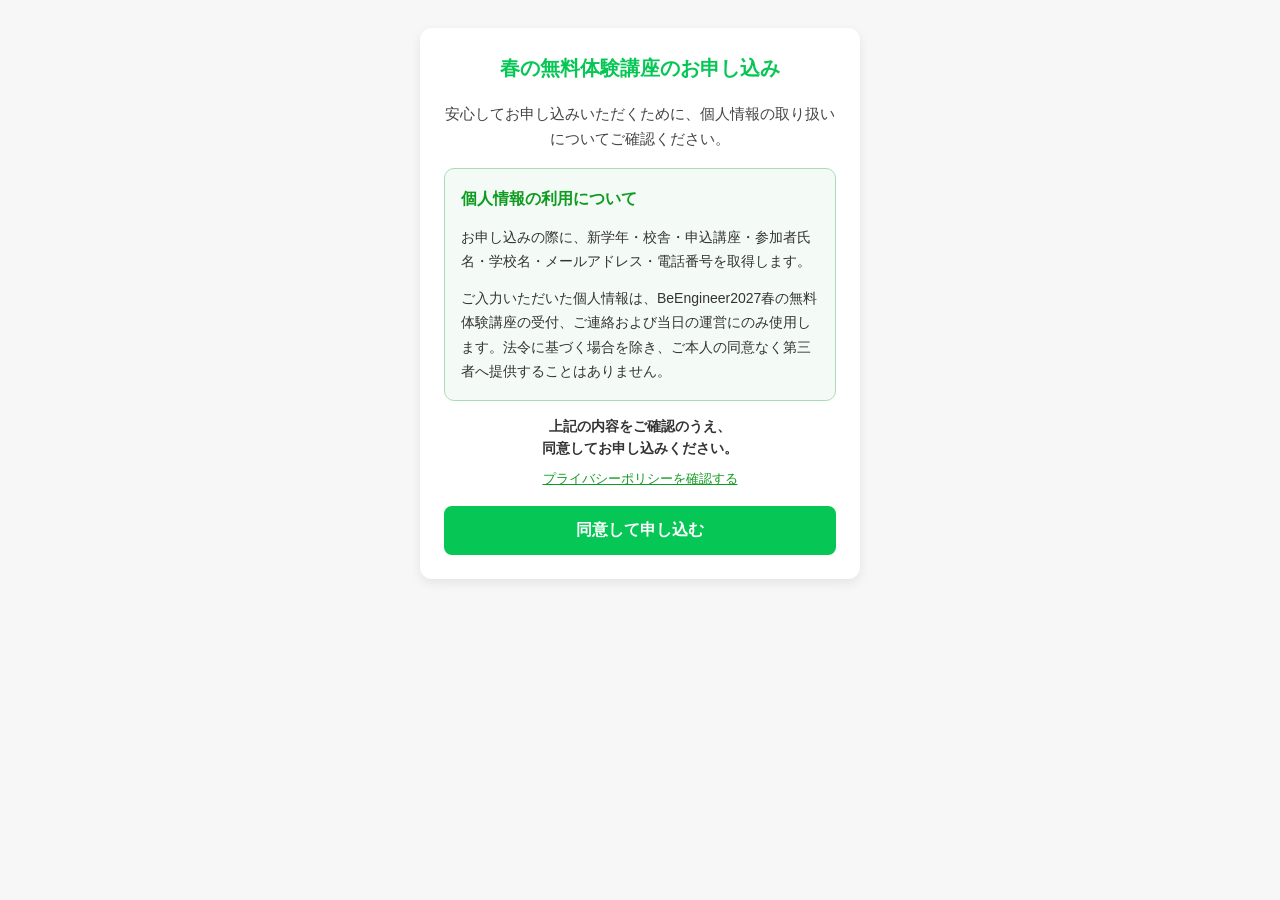
==== gas_form/Index.html @ 01d6462e "修正" ====
<!DOCTYPE html>
<html lang="ja">
<head>
  <base target="_top">
  <meta charset="utf-8">
  <meta name="viewport" content="width=device-width, initial-scale=1">
  <title>春の無料体験講座の申込</title>
  <style>
    body {
      font-family: -apple-system, BlinkMacSystemFont, "Segoe UI", Roboto, sans-serif;
      padding: 20px;
      background: #f7f7f7;
      color: #333;
      line-height: 1.6;
    }

    .card {
      box-sizing: border-box;
      width: 100%;
      background: #fff;
      padding: 24px;
      border-radius: 12px;
      max-width: 440px;
      margin: 0 auto;
      box-shadow: 0 4px 12px rgba(0, 0, 0, 0.08);
    }

    .loading-overlay {
      position: fixed;
      inset: 0;
      z-index: 1000;
      display: flex;
      align-items: center;
      justify-content: center;
      padding: 24px;
      background: rgba(255, 255, 255, 0.82);
      backdrop-filter: blur(3px);
    }

    .loading-overlay[hidden] { display: none; }

    .loading-panel {
      width: min(260px, 100%);
      padding: 28px 24px;
      background: #fff;
      border: 2px solid #0f9b20;
      border-radius: 14px;
      box-shadow: 0 8px 30px rgba(0, 0, 0, 0.14);
      text-align: center;
    }

    .loading-spinner {
      width: 42px;
      height: 42px;
      margin: 0 auto 16px;
      border: 5px solid #d9f3dd;
      border-top-color: #0f9b20;
      border-radius: 50%;
      animation: loading-spin 0.8s linear infinite;
    }

    .loading-text {
      min-height: 30px;
      margin: 0;
      color: #0f9b20;
      font-size: 20px;
      font-weight: bold;
    }

    #loading-dots {
      display: inline-block;
      width: 28px;
      text-align: left;
    }

    .loading-note {
      margin: 8px 0 0;
      color: #666;
      font-size: 13px;
    }

    @keyframes loading-spin {
      to { transform: rotate(360deg); }
    }

    .brand-logo {
      display: block;
      width: 168px;
      height: auto;
      margin: 0 auto 16px;
    }

    h2 {
      color: #06C755;
      text-align: center;
      margin-top: 0;
      font-size: 20px;
    }

    .done-text {
      margin: 0 0 16px;
      text-align: center;
      white-space: pre-line;
      font-size: 16px;
      line-height: 1.7;
    }

    .line-guide {
      margin: 0 0 16px;
      padding: 14px;
      background: #f4fbf6;
      border: 2px solid #0f9b20;
      border-radius: 8px;
      color: #0b6b16;
      font-size: 16px;
      font-weight: bold;
      text-align: center;
      line-height: 1.7;
      white-space: pre-line;
    }

    .consent-lead {
      margin: 0 0 16px;
      color: #444;
      font-size: 15px;
      line-height: 1.7;
      text-align: center;
    }

    .consent-box {
      margin-bottom: 14px;
      padding: 16px;
      background: #f4fbf6;
      border: 1px solid #a9deb2;
      border-radius: 10px;
      color: #333;
      font-size: 14px;
      line-height: 1.75;
    }

    .consent-box p { margin: 0 0 12px; }
    .consent-box p:last-child { margin-bottom: 0; }

    .consent-title {
      color: #0f9b20;
      font-size: 16px;
      font-weight: bold;
    }

    .consent-agreement {
      margin: 0 0 10px;
      font-size: 14px;
      font-weight: bold;
      line-height: 1.6;
      text-align: center;
    }

    .privacy-link {
      display: block;
      margin-bottom: 16px;
      color: #0f9b20;
      font-size: 13px;
      text-align: center;
      text-decoration: underline;
    }

    .progress {
      margin: 0 0 8px;
      text-align: center;
      color: #06C755;
      font-size: 13px;
      font-weight: bold;
    }

    .question {
      margin: 0 0 18px;
      font-size: 18px;
      font-weight: bold;
      line-height: 1.5;
      color: #222;
    }

    .question.is-centered { text-align: center; }

    .step { display: none; }
    .step.is-active { display: block; }

    .hint {
      margin: -8px 0 16px;
      text-align: center;
      color: #777;
      font-size: 13px;
    }

    .course-group { margin-bottom: 12px; }

    .course-group-toggle {
      display: flex;
      align-items: center;
      justify-content: space-between;
      width: 100%;
      margin: 0;
      padding: 15px 16px;
      border: 2px solid #06C755;
      border-radius: 10px;
      background: #f3fff6;
      color: #067a34;
      font-size: 17px;
      font-weight: bold;
      text-align: left;
    }

    .course-group-toggle:hover { background: #e9f9ef; }

    .course-group-time.is-short { color: #ff3b3b; }
    .course-group-time.is-long { color: #1f4fe0; }

    .course-group-icon {
      flex-shrink: 0;
      margin-left: 12px;
      font-size: 22px;
      line-height: 1;
    }

    .course-group-options { padding: 10px 0 2px; }
    .course-group-options[hidden] { display: none; }

    .edit-hint {
      margin: 0 0 16px;
      padding: 12px 14px;
      background: #e9f9ef;
      border: 2px solid #06C755;
      border-radius: 8px;
      color: #067a34;
      font-size: 15px;
      font-weight: bold;
      text-align: center;
      line-height: 1.5;
    }

    .choice {
      display: flex;
      align-items: flex-start;
      gap: 12px;
      margin-bottom: 10px;
      padding: 14px;
      border: 1px solid #ddd;
      border-radius: 8px;
      font-size: 16px;
      font-weight: normal;
      cursor: pointer;
    }

    .choice > span { flex: 1; min-width: 0; }

    .choice-title,
    .confirm-course-title {
      display: block;
      font-weight: bold;
      line-height: 1.4;
    }

    .choice-datetime {
      display: block;
      margin-top: 2px;
      color: #666;
      font-size: 14px;
      font-weight: normal;
      line-height: 1.4;
    }

    .course-weekday { font-weight: bold; }
    .course-weekday.is-saturday { color: #1565c0; }
    .course-weekday.is-sunday-or-holiday { color: #d32f2f; }

    .confirm-course-datetime {
      display: block;
      margin-top: 6px;
      color: #222;
      font-size: 15px;
      font-weight: normal;
      line-height: 1.4;
    }

    .confirm-course-datetime-label {
      display: inline-block;
      margin-right: 8px;
      color: #0f9b20;
      font-size: 13px;
      font-weight: bold;
    }

    .confirm-course {
      display: block;
      padding: 10px 12px;
      background: #f4fbf6;
      border-radius: 8px;
    }

    .confirm-course + .confirm-course { margin-top: 10px; }

    .choice input {
      width: 18px;
      height: 18px;
      margin: 3px 0 0;
      accent-color: #06C755;
      flex-shrink: 0;
    }

    .choice.is-selected {
      border-color: #06C755;
      background: #f3fff6;
    }

    .campus-preview-toggle {
      display: flex;
      align-items: center;
      justify-content: space-between;
      width: 100%;
      margin: 4px 0 10px;
      padding: 13px 14px;
      border: 1px solid #a9deb2;
      border-radius: 8px;
      background: #f4fbf6;
      color: #067a34;
      font-size: 15px;
      font-weight: bold;
      text-align: left;
    }

    .campus-preview-toggle:hover { background: #e9f9ef; }
    .campus-preview-toggle[hidden] { display: none; }

    #campus-preview-toggle-icon {
      flex-shrink: 0;
      margin-left: 12px;
      font-size: 20px;
      line-height: 1;
    }

    .campus-preview {
      margin: 4px 0 16px;
      padding: 14px;
      background: #f4fbf6;
      border: 1px solid #a9deb2;
      border-radius: 8px;
      font-size: 14px;
      line-height: 1.6;
    }

    .campus-preview[hidden] { display: none; }
    .campus-preview p { margin: 0; }

    .campus-preview-name {
      color: #0f9b20;
      font-size: 16px;
      font-weight: bold;
    }

    .campus-preview-postal {
      margin-top: 6px !important;
      color: #555;
    }

    .campus-preview-address { color: #222; }

    .campus-preview-access {
      margin-top: 6px !important;
      color: #555;
    }

    .campus-map-link {
      display: block;
      box-sizing: border-box;
      width: 100%;
      margin-top: 12px;
      padding: 10px;
      background: #fff;
      border: 1px solid #0f9b20;
      border-radius: 7px;
      color: #0f9b20;
      font-weight: bold;
      text-align: center;
      text-decoration: none;
    }

    .campus-map-link[hidden] { display: none; }

    .step textarea,
    .step input[type="text"],
    .step input[type="tel"],
    .step input[type="email"] {
      margin-bottom: 16px;
    }

    select, textarea, input[type="text"], input[type="tel"], input[type="email"] {
      width: 100%;
      padding: 12px;
      border: 1px solid #ddd;
      border-radius: 8px;
      box-sizing: border-box;
      font-size: 16px;
      font-family: inherit;
    }

    .input-hint {
      margin: -8px 0 16px;
      color: #666;
      font-size: 13px;
      line-height: 1.5;
    }

    .input-hint.is-alert {
      color: #d9534f;
      font-weight: bold;
    }

    .consent-hint {
      margin: 4px 0 16px;
      color: #666;
      font-size: 13px;
      line-height: 1.5;
      text-align: center;
    }

    .consent-hint.is-alert {
      color: #d9534f;
      font-weight: bold;
    }

    button {
      width: 100%;
      padding: 14px;
      background: #06C755;
      color: white;
      border: none;
      border-radius: 8px;
      font-weight: bold;
      font-size: 16px;
      font-family: inherit;
      cursor: pointer;
    }

    button:disabled {
      background: #ccc;
      cursor: not-allowed;
    }

    button.confirm-item {
      display: block;
      background: #fff;
      color: #222;
      border: 1px solid #ddd;
      font-weight: normal;
      text-align: left;
      margin-bottom: 10px;
    }

    .confirm-label {
      display: block;
      color: #06C755;
      font-size: 12px;
      font-weight: bold;
      margin-bottom: 4px;
    }

    .confirm-value {
      display: block;
      white-space: pre-wrap;
      line-height: 1.5;
    }

    .confirm-edit {
      display: block;
      margin-top: 8px;
      color: #06C755;
      font-size: 13px;
      font-weight: bold;
      text-align: right;
    }

    .line-link {
      display: block;
      box-sizing: border-box;
      width: 100%;
      padding: 14px;
      background: #06C755;
      color: #fff;
      border-radius: 8px;
      font-weight: bold;
      font-size: 16px;
      text-align: center;
      text-decoration: none;
      margin-bottom: 10px;
    }

    #restart-btn {
      background: #fff;
      color: #06C755;
      border: 1px solid #06C755;
    }

    #back-btn {
      background: #fff;
      color: #666;
      border: 1px solid #ccc;
      margin-top: 10px;
    }

    #status {
      text-align: center;
      font-size: 14px;
      color: #666;
      padding: 20px 0;
    }

    .error-msg {
      color: #d9534f;
      font-weight: bold;
      text-align: center;
      padding: 15px;
    }
  </style>
</head>
<body>
  <div class="card">
    <img class="brand-logo" src="https://beengineer-organization.github.io/trial-lesson/logo_color.png" alt="BeEngineer" onerror="this.style.display='none'">
    <div id="status" style="display:none;"></div>

    <div id="consent-step">
      <h2>春の無料体験講座のお申し込み</h2>
      <p class="consent-lead">安心してお申し込みいただくために、個人情報の取り扱いについてご確認ください。</p>
      <div class="consent-box">
        <p class="consent-title">個人情報の利用について</p>
        <p>お申し込みの際に、新学年・校舎・申込講座・参加者氏名・学校名・メールアドレス・電話番号を取得します。</p>
        <p>ご入力いただいた個人情報は、BeEngineer2027春の無料体験講座の受付、ご連絡および当日の運営にのみ使用します。法令に基づく場合を除き、ご本人の同意なく第三者へ提供することはありません。</p>
      </div>
      <p class="consent-agreement">上記の内容をご確認のうえ、<br>同意してお申し込みください。</p>
      <a class="privacy-link" href="https://be-engineer.tech/privacy_policy" target="_blank" rel="noopener noreferrer">プライバシーポリシーを確認する</a>
      <button type="button" id="consent-btn">同意して申し込む</button>
    </div>

    <div id="apply-flow" style="display:none;">
      <h2>2027年度 春の無料体験講座</h2>
      <form id="apply-form">
        <section class="step" data-step="1">
          <p class="progress">1 / 7</p>
          <p class="question">4月からの新学年を選んでください。</p>
          <div id="grade-list"></div>
          <button type="button" class="next-btn" disabled>次へ進む</button>
        </section>

        <section class="step" data-step="2">
          <p class="progress">2 / 7</p>
          <p class="question">校舎を選んでください。</p>
          <div id="campus-list"></div>
          <button type="button" id="campus-preview-toggle" class="campus-preview-toggle" aria-expanded="false" hidden>
            <span id="campus-preview-toggle-label">校舎住所を確認する</span>
            <span id="campus-preview-toggle-icon" aria-hidden="true">＋</span>
          </button>
          <div id="campus-preview" class="campus-preview" hidden>
            <p id="campus-preview-name" class="campus-preview-name"></p>
            <p id="campus-preview-postal" class="campus-preview-postal"></p>
            <p id="campus-preview-address" class="campus-preview-address"></p>
            <p id="campus-preview-access" class="campus-preview-access"></p>
            <a id="campus-map-link" class="campus-map-link" target="_blank" rel="noopener noreferrer">地図を開く</a>
          </div>
          <button type="button" class="next-btn" disabled>次へ進む</button>
        </section>

        <section class="step" data-step="3">
          <p class="progress">3 / 7</p>
          <p class="question is-centered">受講する無料体験講座を選んでください。</p>
          <p class="hint">複数の講座に申し込み、参加できます。</p>
          <div id="course-list"></div>
          <button type="button" class="next-btn" disabled>次へ進む</button>
        </section>

        <section class="step" data-step="4">
          <p class="progress">4 / 7</p>
          <p class="question">参加者氏名を入力してください。</p>
          <input type="text" id="participant" name="participant" maxlength="50" autocomplete="name" placeholder="例）ビーエン太郎">
          <button type="button" class="next-btn" disabled>次へ進む</button>
        </section>

        <section class="step" data-step="5">
          <p class="progress">5 / 7</p>
          <p class="question">学校名を入力してください。</p>
          <input type="text" id="school" name="school" maxlength="80" autocomplete="organization" placeholder="例）〇〇中学校">
          <button type="button" class="next-btn" disabled>次へ進む</button>
        </section>

        <section class="step" data-step="6">
          <p class="progress">6 / 7</p>
          <p class="question">メールアドレスを入力してください。</p>
          <input type="email" id="email" name="email" maxlength="254" inputmode="email" autocomplete="email" placeholder="例）taro@example.com">
          <p class="question">確認のため、もう一度入力してください。</p>
          <input type="email" id="email-confirm" name="email-confirm" maxlength="254" inputmode="email" autocomplete="off" placeholder="例）taro@example.com">
          <p class="input-hint" id="email-hint">入力したメールアドレスに、申込内容を送信します。</p>
          <button type="button" class="next-btn" disabled>次へ進む</button>
        </section>

        <section class="step" data-step="7">
          <p class="progress">7 / 7</p>
          <p class="question">電話番号を入力してください。</p>
          <input type="tel" id="phone" name="phone" maxlength="20" inputmode="tel" autocomplete="tel" placeholder="例）090-1234-5678">
          <p class="input-hint">ハイフンあり・なし、どちらでも入力できます。</p>
          <button type="button" class="next-btn" disabled>確認画面へ</button>
        </section>

        <section class="step" data-step="8">
          <p class="question">申込内容の確認</p>
          <p class="edit-hint">下の項目をタップすると、<br>その内容を修正できます。</p>
          <div id="confirm-list"></div>
          <button type="button" id="submit-btn">申込</button>
        </section>
      </form>
    </div>

    <div id="done-step" style="display:none;">
      <h2>申込完了</h2>
      <p id="done-thanks" class="done-text"></p>
      <p id="done-guide" class="line-guide"></p>
      <a id="campus-line-link" class="line-link" target="_blank" rel="noopener noreferrer">友だち追加する</a>
      <button type="button" id="restart-btn">他の校舎でも申し込む</button>
      <button type="button" id="back-btn">とじる</button>
    </div>

  </div>

  <div id="loading-overlay" class="loading-overlay" hidden aria-live="polite" aria-busy="true">
    <div class="loading-panel">
      <div class="loading-spinner" aria-hidden="true"></div>
      <p class="loading-text">送信中<span id="loading-dots">.</span></p>
      <p class="loading-note">このままお待ちください</p>
    </div>
  </div>

  <script>
    const VIEW = <?!= viewJson ?>;
    const GRADES = VIEW.grades || [];
    let CAMPUSES = VIEW.campuses || [];
    let returnToConfirm = false;
    let coursesForCampus = "";
    let loadingDotsTimer = null;

    function showSending() {
      const overlay = document.getElementById("loading-overlay");
      const dots = document.getElementById("loading-dots");
      let count = 1;
      dots.textContent = ".";
      overlay.hidden = false;
      clearInterval(loadingDotsTimer);
      loadingDotsTimer = setInterval(() => {
        count = count % 3 + 1;
        dots.textContent = ".".repeat(count);
      }, 500);
    }

    function hideSending() {
      clearInterval(loadingDotsTimer);
      loadingDotsTimer = null;
      document.getElementById("loading-overlay").hidden = true;
    }

    function showError(msg) {
      const statusEl = document.getElementById("status");
      statusEl.className = "error-msg";
      statusEl.textContent = msg;
      statusEl.style.display = "block";
      statusEl.scrollIntoView({ block: "nearest" });
    }

    function selectedRadio(name) {
      const checked = document.querySelector(`input[name="${name}"]:checked`);
      return checked ? checked.value : "";
    }

    function findCampus(name) {
      return CAMPUSES.find(campus => campus.name === name) || null;
    }

    function renderCampusPreview() {
      const campus = findCampus(selectedRadio("campus"));
      const preview = document.getElementById("campus-preview");
      const toggle = document.getElementById("campus-preview-toggle");
      toggle.hidden = !campus;
      toggle.setAttribute("aria-expanded", "false");
      document.getElementById("campus-preview-toggle-label").textContent = "校舎住所を確認する";
      document.getElementById("campus-preview-toggle-icon").textContent = "＋";
      preview.hidden = true;
      if (!campus) return;
      document.getElementById("campus-preview-name").textContent = campus.name;
      const postal = document.getElementById("campus-preview-postal");
      postal.textContent = campus.postalCode;
      postal.hidden = !campus.postalCode;
      document.getElementById("campus-preview-address").textContent = campus.address;
      const access = document.getElementById("campus-preview-access");
      access.textContent = campus.access;
      access.hidden = !campus.access;
      const mapLink = document.getElementById("campus-map-link");
      mapLink.href = campus.mapUrl;
      mapLink.hidden = !campus.mapUrl;
    }

    function toggleCampusPreview() {
      const preview = document.getElementById("campus-preview");
      const toggle = document.getElementById("campus-preview-toggle");
      const willOpen = preview.hidden;
      preview.hidden = !willOpen;
      toggle.setAttribute("aria-expanded", String(willOpen));
      document.getElementById("campus-preview-toggle-label").textContent =
        willOpen ? "校舎住所を閉じる" : "校舎住所を確認する";
      document.getElementById("campus-preview-toggle-icon").textContent = willOpen ? "−" : "＋";
    }

    function selectedCourses() {
      const campus = findCampus(selectedRadio("campus"));
      if (!campus) return [];
      return [...document.querySelectorAll("input[name='courses']:checked")]
        .map(input => input.value)
        .filter(value => campus.courses.some(course => course.label === value));
    }

    function readForm() {
      return {
        grade: selectedRadio("grade"),
        campus: selectedRadio("campus"),
        courses: selectedCourses(),
        name: document.getElementById("participant").value.trim(),
        school: document.getElementById("school").value.trim(),
        email: normalizeEmail(document.getElementById("email").value),
        confirmEmail: normalizeEmail(document.getElementById("email-confirm").value),
        phone: document.getElementById("phone").value.trim()
      };
    }

    function normalizeEmail(value) {
      return String(value || "")
        .replace(/[Ａ-Ｚａ-ｚ０-９]/g, character => String.fromCharCode(character.charCodeAt(0) - 0xFEE0))
        .replace(/＠/g, "@")
        .replace(/[．。]/g, ".")
        .replace(/\s+/g, "")
        .toLowerCase();
    }

    function isEmailValid(value) {
      if (!value || value.length > 254) return false;
      return /^[a-z0-9._%+\-]+@[a-z0-9.\-]+\.[a-z]{2,}$/.test(value);
    }

    function isEmailStepValid(data) {
      return isEmailValid(data.email) && data.email === data.confirmEmail;
    }

    function updateEmailHint() {
      const hint = document.getElementById("email-hint");
      const data = readForm();
      if (data.confirmEmail && data.email !== data.confirmEmail) {
        hint.textContent = "確認用のメールアドレスが一致しません。";
        hint.classList.add("is-alert");
        return;
      }
      if (data.email && !isEmailValid(data.email)) {
        hint.textContent = "メールアドレスの形式を確認してください。";
        hint.classList.add("is-alert");
        return;
      }
      hint.textContent = "入力したメールアドレスに、申込内容を送信します。";
      hint.classList.remove("is-alert");
    }

    function isPhoneValid(value) {
      const digits = String(value || "")
        .replace(/[０-９]/g, character => String.fromCharCode(character.charCodeAt(0) - 0xFEE0))
        .replace(/\D/g, "");
      return digits.length === 10 || digits.length === 11;
    }

    function isStepValid(stepNumber) {
      const data = readForm();
      if (stepNumber === 1) return Boolean(data.grade);
      if (stepNumber === 2) return Boolean(data.campus);
      if (stepNumber === 3) return data.courses.length > 0;
      if (stepNumber === 4) return Boolean(data.name);
      if (stepNumber === 5) return Boolean(data.school);
      if (stepNumber === 6) return isEmailStepValid(data);
      if (stepNumber === 7) return isPhoneValid(data.phone);
      return true;
    }

    function refreshNav(step) {
      const nextBtn = step.querySelector(".next-btn");
      if (!nextBtn) return;
      const stepNumber = Number(step.dataset.step);
      nextBtn.disabled = !isStepValid(stepNumber);
      if (stepNumber === 6) updateEmailHint();
      if (returnToConfirm && stepNumber === 2) {
        nextBtn.textContent = "無料体験講座を選ぶ";
      } else if (returnToConfirm) {
        nextBtn.textContent = "確認画面に戻る";
      } else if (stepNumber === 7) {
        nextBtn.textContent = "確認画面へ";
      } else {
        nextBtn.textContent = "次へ進む";
      }
    }

    function appendStyledDatetime(container, course) {
      const weekday = document.createElement("span");
      weekday.className = `course-weekday ${course.weekdayClass}`;
      weekday.textContent = course.weekdayLabel;
      container.append(`${course.dateText}（`, weekday, `）${course.timeText}`);
    }

    function createChoice(type, name, value, checked, course) {
      const label = document.createElement("label");
      label.className = "choice";
      const input = document.createElement("input");
      input.type = type;
      input.name = name;
      input.value = value;
      input.checked = Boolean(checked);
      if (input.checked) label.classList.add("is-selected");
      const text = document.createElement("span");
      if (course) {
        const title = document.createElement("span");
        title.className = "choice-title";
        title.textContent = course.title;
        const datetime = document.createElement("span");
        datetime.className = "choice-datetime";
        appendStyledDatetime(datetime, course);
        text.append(title, datetime);
      } else {
        text.textContent = value;
      }
      input.addEventListener("change", () => {
        if (type === "radio") {
          label.parentElement.querySelectorAll(".choice").forEach(choice => {
            choice.classList.remove("is-selected");
          });
          label.classList.add("is-selected");
        } else {
          label.classList.toggle("is-selected", input.checked);
        }
        if (name === "campus") renderCampusPreview();
        refreshNav(label.closest(".step"));
      });
      label.append(input, text);
      return label;
    }

    function clearCourseSelections() {
      document.querySelectorAll("input[name='courses']").forEach(input => {
        input.checked = false;
        const choice = input.closest(".choice");
        if (choice) choice.classList.remove("is-selected");
      });
    }

    function renderCourses() {
      const campus = findCampus(selectedRadio("campus"));
      const keep = new Set(selectedCourses());
      const list = document.getElementById("course-list");
      list.replaceChildren();
      if (!campus || campus.courses.length === 0) {
        const note = document.createElement("p");
        note.className = "hint";
        note.textContent = "この校舎で申し込みできる無料体験講座はありません。";
        list.appendChild(note);
        refreshNav(document.querySelector(".step[data-step='3']"));
        return;
      }

      const groups = [
        { minutes: "60分", durationMinutes: 60, timeClass: "is-short" },
        { minutes: "120分", durationMinutes: 120, timeClass: "is-long" }
      ];
      groups.forEach(group => {
        const courses = campus.courses.filter(course => course.durationMinutes === group.durationMinutes);
        if (courses.length === 0) return;
        const section = document.createElement("section");
        section.className = "course-group";
        const toggle = document.createElement("button");
        toggle.type = "button";
        toggle.className = "course-group-toggle";
        toggle.setAttribute("aria-expanded", "false");
        const title = document.createElement("span");
        const time = document.createElement("span");
        time.className = `course-group-time ${group.timeClass}`;
        time.textContent = group.minutes;
        title.append(time, "コース");
        const icon = document.createElement("span");
        icon.className = "course-group-icon";
        icon.setAttribute("aria-hidden", "true");
        icon.textContent = "＋";
        toggle.append(title, icon);
        const options = document.createElement("div");
        options.className = "course-group-options";
        options.hidden = true;
        courses.forEach(course => {
          options.appendChild(createChoice("checkbox", "courses", course.label, keep.has(course.label), course));
        });
        if (courses.some(course => keep.has(course.label))) {
          options.hidden = false;
          toggle.setAttribute("aria-expanded", "true");
          icon.textContent = "−";
        }
        toggle.addEventListener("click", () => {
          const willOpen = options.hidden;
          options.hidden = !willOpen;
          toggle.setAttribute("aria-expanded", String(willOpen));
          icon.textContent = willOpen ? "−" : "＋";
        });
        section.append(toggle, options);
        list.appendChild(section);
      });
      refreshNav(document.querySelector(".step[data-step='3']"));
    }

    function appendCourseLines(container, labels) {
      const campus = findCampus(selectedRadio("campus"));
      labels.forEach(label => {
        const course = campus && campus.courses.find(item => item.label === label);
        const block = document.createElement("span");
        block.className = "confirm-course";
        const title = document.createElement("span");
        title.className = "confirm-course-title";
        title.textContent = course ? course.title : label;
        const datetime = document.createElement("span");
        datetime.className = "confirm-course-datetime";
        if (course && course.datetime) {
          const datetimeLabel = document.createElement("span");
          datetimeLabel.className = "confirm-course-datetime-label";
          datetimeLabel.textContent = "日時";
          datetime.append(datetimeLabel);
          appendStyledDatetime(datetime, course);
        }
        block.append(title, datetime);
        container.appendChild(block);
      });
    }

    function renderConfirm() {
      const data = readForm();
      const rows = [
        ["新学年", data.grade, 1],
        ["校舎", data.campus, 2],
        ["申込講座", data.courses.join("\n"), 3],
        ["参加者氏名", data.name, 4],
        ["学校名", data.school, 5],
        ["メールアドレス", data.email, 6],
        ["電話番号", data.phone, 7]
      ];
      const list = document.getElementById("confirm-list");
      list.replaceChildren();
      rows.forEach(([label, value, stepNumber]) => {
        const button = document.createElement("button");
        button.type = "button";
        button.className = "confirm-item";
        const labelEl = document.createElement("span");
        labelEl.className = "confirm-label";
        labelEl.textContent = label;
        const valueEl = document.createElement("span");
        valueEl.className = "confirm-value";
        if (stepNumber === 3) appendCourseLines(valueEl, data.courses);
        else valueEl.textContent = value;
        const editEl = document.createElement("span");
        editEl.className = "confirm-edit";
        editEl.textContent = "修正する";
        button.append(labelEl, valueEl, editEl);
        button.addEventListener("click", () => {
          returnToConfirm = true;
          showStep(stepNumber);
        });
        list.appendChild(button);
      });
    }

    function showStep(stepNumber) {
      document.getElementById("status").style.display = "none";
      document.querySelectorAll(".step").forEach(step => {
        step.classList.toggle("is-active", step.dataset.step === String(stepNumber));
      });
      if (stepNumber === 3) renderCourses();
      if (stepNumber === 2) renderCampusPreview();
      if (stepNumber === 8) renderConfirm();
      const active = document.querySelector(".step.is-active");
      if (active) refreshNav(active);
    }

    function goNext(step) {
      const stepNumber = Number(step.dataset.step);
      if (!isStepValid(stepNumber)) return;
      if (stepNumber === 2 && selectedRadio("campus") !== coursesForCampus) clearCourseSelections();
      if (stepNumber === 3) coursesForCampus = selectedRadio("campus");
      if (returnToConfirm && stepNumber === 2) {
        showStep(3);
        return;
      }
      if (returnToConfirm || stepNumber >= 7) {
        returnToConfirm = false;
        showStep(8);
        return;
      }
      showStep(stepNumber + 1);
    }

    function showDone(campusName, mailNote) {
      const campus = findCampus(campusName);
      const extra = mailNote
        ? mailNote
        : "確認メールを送信しました。\n届かない場合は、迷惑メールもご確認ください。";
      document.getElementById("done-thanks").textContent =
        `申込ありがとうございました。\n${campusName}からのご連絡をお待ちください。\n\n${extra}`;
      const guide = document.getElementById("done-guide");
      const link = document.getElementById("campus-line-link");
      if (campus && campus.lineUrl) {
        guide.hidden = false;
        guide.textContent = `今後のご連絡は、\n${campusName}専用LINE\nで行うとスムーズになります。\n友だち追加をお願いいたします。`;
        link.hidden = false;
        link.href = campus.lineUrl;
        link.textContent = `${campusName}専用LINEを友だち追加する`;
      } else {
        guide.hidden = true;
        link.hidden = true;
      }
      document.getElementById("apply-flow").style.display = "none";
      document.getElementById("status").style.display = "none";
      document.getElementById("done-step").style.display = "block";
    }

    function resetForm() {
      returnToConfirm = false;
      coursesForCampus = "";
      document.getElementById("apply-form").reset();
      const submitButton = document.getElementById("submit-btn");
      submitButton.disabled = false;
      submitButton.textContent = "申込";
      document.querySelectorAll(".choice.is-selected").forEach(choice => {
        choice.classList.remove("is-selected");
      });
      renderCampusPreview();
      document.getElementById("done-step").style.display = "none";
      document.getElementById("apply-flow").style.display = "none";
      document.getElementById("consent-step").style.display = "block";
      showStep(1);
    }

    function finishError(message) {
      hideSending();
      const button = document.getElementById("submit-btn");
      button.disabled = false;
      button.textContent = "申込";
      showError(message);
    }

    function submitApplication() {
      const data = readForm();
      if (!data.grade || !data.campus || data.courses.length === 0 || !data.name || !data.school || !isEmailStepValid(data) || !isPhoneValid(data.phone)) {
        showStep(!data.grade ? 1 : !data.campus ? 2 : data.courses.length === 0 ? 3 : !data.name ? 4 : !data.school ? 5 : !isEmailStepValid(data) ? 6 : 7);
        return;
      }
      if (!(window.google && google.script && google.script.run)) {
        showError("この画面は、Googleフォームのウェブアプリとして開いてください。");
        return;
      }
      const button = document.getElementById("submit-btn");
      button.disabled = true;
      button.textContent = "送信中...";
      showSending();
      google.script.run
        .withSuccessHandler(result => {
          hideSending();
          if (!result || !result.ok) {
            finishError(result && result.message ? result.message : "送信できませんでした。もう一度お試しください。");
            return;
          }
          showDone(data.campus, result.mailSent ? "" : (result.message || "確認メールを送信できませんでした。"));
        })
        .withFailureHandler(error => {
          finishError(error && error.message ? error.message : "送信できませんでした。もう一度お試しください。");
        })
        .submitToGoogleForm({
          grade: data.grade,
          campus: data.campus,
          courses: data.courses,
          name: data.name,
          school: data.school,
          email: data.email,
          phone: data.phone,
          consent: "同意する"
        });
    }

    function closeApplication() {
      const card = document.querySelector(".card");
      if (card) card.hidden = true;
      try {
        if (window.google && google.script && google.script.host) google.script.host.close();
      } catch (error) {}
      window.close();
    }

    function setupPage() {
      const gradeList = document.getElementById("grade-list");
      GRADES.forEach(grade => gradeList.appendChild(createChoice("radio", "grade", grade, false)));
      const campusList = document.getElementById("campus-list");
      CAMPUSES.forEach(campus => campusList.appendChild(createChoice("radio", "campus", campus.name, false)));
      document.querySelectorAll(".next-btn").forEach(button => {
        button.addEventListener("click", () => {
          if (button.disabled) return;
          goNext(button.closest(".step"));
        });
      });
      ["participant", "school", "email", "email-confirm", "phone"].forEach(id => {
        document.getElementById(id).addEventListener("input", event => {
          refreshNav(event.target.closest(".step"));
        });
      });
      document.getElementById("apply-form").addEventListener("submit", event => event.preventDefault());
      document.getElementById("submit-btn").addEventListener("click", submitApplication);
      document.getElementById("consent-btn").addEventListener("click", () => {
        document.getElementById("consent-step").style.display = "none";
        document.getElementById("apply-flow").style.display = "block";
        showStep(1);
      });
      document.getElementById("campus-preview-toggle").addEventListener("click", toggleCampusPreview);
      document.getElementById("restart-btn").addEventListener("click", resetForm);
      document.getElementById("back-btn").addEventListener("click", closeApplication);
    }

    document.addEventListener("DOMContentLoaded", () => {
      if (VIEW.error || CAMPUSES.length === 0) {
        document.getElementById("consent-step").style.display = "none";
        showError(VIEW.error || "現在申し込みできる無料体験講座はありません。");
        return;
      }
      setupPage();
    });
  </script>
</body>
</html>
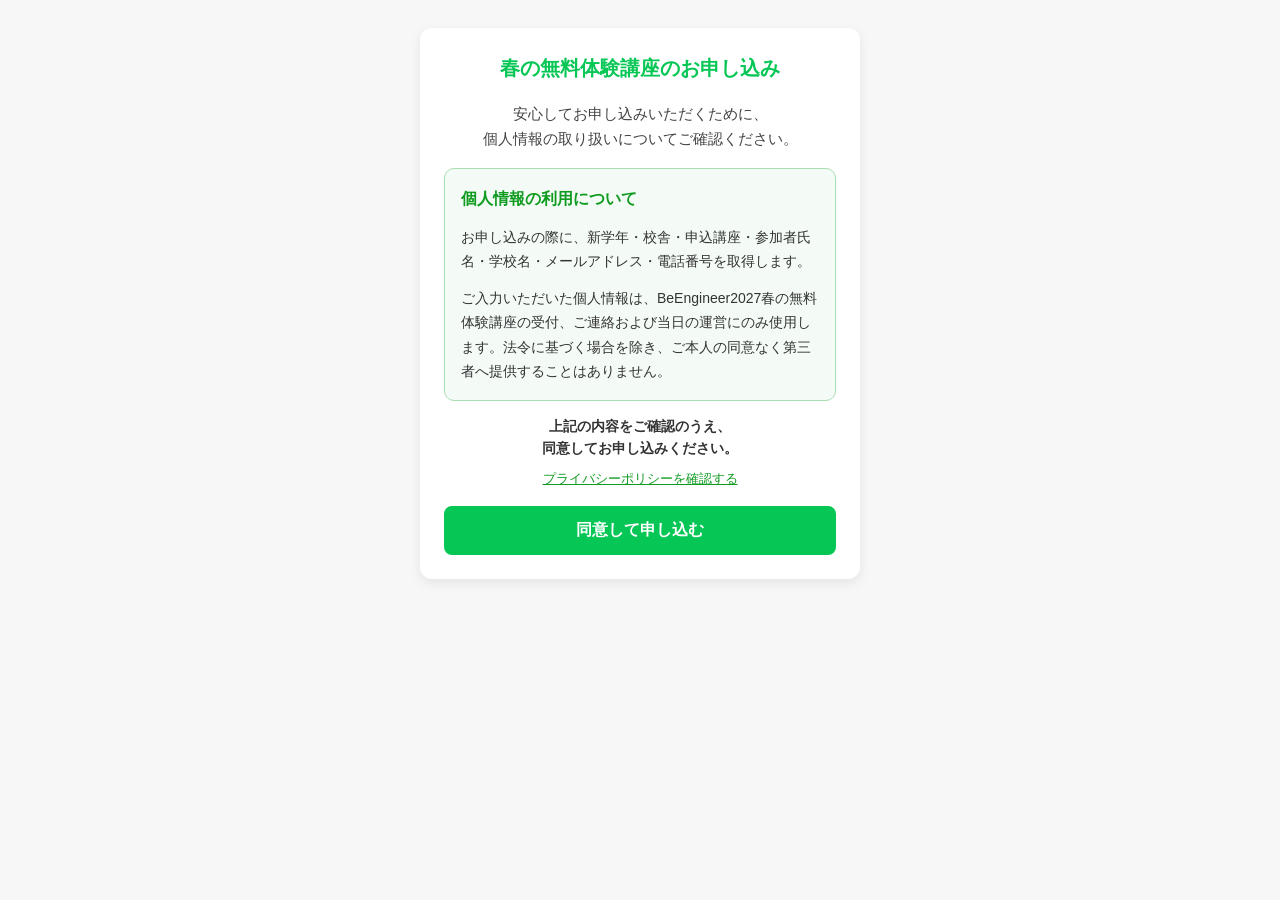
==== commit 411a3372: "修正" ====
--- a/gas_form/Index.html
+++ b/gas_form/Index.html
@@ -192,6 +192,14 @@
       font-size: 13px;
     }
 
+    .hint.is-readable {
+      margin: -4px 0 18px;
+      color: #222;
+      font-size: 16px;
+      font-weight: bold;
+      line-height: 1.6;
+    }
+
     .course-group { margin-bottom: 12px; }
 
     .course-group-toggle {
@@ -214,6 +222,7 @@
 
     .course-group-time.is-short { color: #ff3b3b; }
     .course-group-time.is-long { color: #1f4fe0; }
+    .course-group-time.is-other { color: #0e9b8c; }
 
     .course-group-icon {
       flex-shrink: 0;
@@ -410,6 +419,24 @@
       line-height: 1.5;
     }
 
+    .mail-from {
+      margin: 0 0 16px;
+      padding: 12px 14px;
+      background: #f7f7f7;
+      border-radius: 8px;
+      color: #333;
+      font-size: 13px;
+      line-height: 1.6;
+      text-align: center;
+    }
+
+    .mail-from strong {
+      display: inline-block;
+      margin-top: 4px;
+      font-size: 14px;
+      word-break: break-all;
+    }
+
     .input-hint.is-alert {
       color: #d9534f;
       font-weight: bold;
@@ -470,15 +497,6 @@
       line-height: 1.5;
     }
 
-    .confirm-edit {
-      display: block;
-      margin-top: 8px;
-      color: #06C755;
-      font-size: 13px;
-      font-weight: bold;
-      text-align: right;
-    }
-
     .line-link {
       display: block;
       box-sizing: border-box;
@@ -529,7 +547,7 @@
 
     <div id="consent-step">
       <h2>春の無料体験講座のお申し込み</h2>
-      <p class="consent-lead">安心してお申し込みいただくために、個人情報の取り扱いについてご確認ください。</p>
+      <p class="consent-lead">安心してお申し込みいただくために、<br>個人情報の取り扱いについてご確認ください。</p>
       <div class="consent-box">
         <p class="consent-title">個人情報の利用について</p>
         <p>お申し込みの際に、新学年・校舎・申込講座・参加者氏名・学校名・メールアドレス・電話番号を取得します。</p>
@@ -571,7 +589,7 @@
         <section class="step" data-step="3">
           <p class="progress">3 / 7</p>
           <p class="question is-centered">受講する無料体験講座を選んでください。</p>
-          <p class="hint">複数の講座に申し込み、参加できます。</p>
+          <p class="hint is-readable">複数の講座に申し込み、参加できます。</p>
           <div id="course-list"></div>
           <button type="button" class="next-btn" disabled>次へ進む</button>
         </section>
@@ -597,6 +615,7 @@
           <p class="question">確認のため、もう一度入力してください。</p>
           <input type="email" id="email-confirm" name="email-confirm" maxlength="254" inputmode="email" autocomplete="off" placeholder="例）taro@example.com">
           <p class="input-hint" id="email-hint">入力したメールアドレスに、申込内容を送信します。</p>
+          <p class="mail-from">申込内容の確認メールは、次のアドレスから届きます。<br><strong>keigo_fujiwara@waotech.jp</strong></p>
           <button type="button" class="next-btn" disabled>次へ進む</button>
         </section>
 
@@ -611,6 +630,7 @@
         <section class="step" data-step="8">
           <p class="question">申込内容の確認</p>
           <p class="edit-hint">下の項目をタップすると、<br>その内容を修正できます。</p>
+          <p class="mail-from">確認メールは <strong>keigo_fujiwara@waotech.jp</strong> から届きます。</p>
           <div id="confirm-list"></div>
           <button type="button" id="submit-btn">申込</button>
         </section>
@@ -623,7 +643,7 @@
       <p id="done-guide" class="line-guide"></p>
       <a id="campus-line-link" class="line-link" target="_blank" rel="noopener noreferrer">友だち追加する</a>
       <button type="button" id="restart-btn">他の校舎でも申し込む</button>
-      <button type="button" id="back-btn">とじる</button>
+      <button type="button" id="back-btn">閉じる</button>
     </div>
 
   </div>
@@ -872,10 +892,13 @@
         return;
       }
 
-      const groups = [
-        { minutes: "60分", durationMinutes: 60, timeClass: "is-short" },
-        { minutes: "120分", durationMinutes: 120, timeClass: "is-long" }
-      ];
+      const groups = [...new Set(campus.courses.map(course => course.durationMinutes))]
+        .sort((a, b) => a - b)
+        .map(durationMinutes => {
+          if (durationMinutes === 60) return { minutes: "60分", durationMinutes, timeClass: "is-short" };
+          if (durationMinutes === 120) return { minutes: "120分", durationMinutes, timeClass: "is-long" };
+          return { minutes: `${durationMinutes}分`, durationMinutes, timeClass: "is-other" };
+        });
       groups.forEach(group => {
         const courses = campus.courses.filter(course => course.durationMinutes === group.durationMinutes);
         if (courses.length === 0) return;
@@ -965,10 +988,7 @@
         valueEl.className = "confirm-value";
         if (stepNumber === 3) appendCourseLines(valueEl, data.courses);
         else valueEl.textContent = value;
-        const editEl = document.createElement("span");
-        editEl.className = "confirm-edit";
-        editEl.textContent = "修正する";
-        button.append(labelEl, valueEl, editEl);
+        button.append(labelEl, valueEl);
         button.addEventListener("click", () => {
           returnToConfirm = true;
           showStep(stepNumber);
@@ -987,6 +1007,10 @@
       if (stepNumber === 8) renderConfirm();
       const active = document.querySelector(".step.is-active");
       if (active) refreshNav(active);
+      if (active && window.matchMedia && window.matchMedia("(pointer: fine)").matches) {
+        const input = active.querySelector("input[type='text'], input[type='email'], input[type='tel']");
+        if (input) input.focus();
+      }
     }
 
     function goNext(step) {
@@ -1008,11 +1032,15 @@
 
     function showDone(campusName, mailNote) {
       const campus = findCampus(campusName);
-      const extra = mailNote
-        ? mailNote
-        : "確認メールを送信しました。\n届かない場合は、迷惑メールもご確認ください。";
-      document.getElementById("done-thanks").textContent =
-        `申込ありがとうございました。\n${campusName}からのご連絡をお待ちください。\n\n${extra}`;
+      const thanks = document.getElementById("done-thanks");
+      thanks.textContent = `申込ありがとうございました。\n${campusName}からのご連絡をお待ちください。\n\n`;
+      if (mailNote) {
+        thanks.append(mailNote);
+      } else {
+        const sender = document.createElement("strong");
+        sender.textContent = "keigo_fujiwara@waotech.jp";
+        thanks.append("確認メールを\n", sender, " から送信しました。\n届かない場合は、迷惑メールもご確認ください。");
+      }
       const guide = document.getElementById("done-guide");
       const link = document.getElementById("campus-line-link");
       if (campus && campus.lineUrl) {
@@ -1094,12 +1122,27 @@
     }
 
     function closeApplication() {
-      const card = document.querySelector(".card");
-      if (card) card.hidden = true;
       try {
-        if (window.google && google.script && google.script.host) google.script.host.close();
+        if (window.google && google.script && google.script.host && google.script.host.close) {
+          google.script.host.close();
+        }
       } catch (error) {}
-      window.close();
+      try {
+        window.close();
+      } catch (error) {}
+      try {
+        if (window.top && window.top !== window) window.top.close();
+      } catch (error) {}
+      if (/Line\//i.test(navigator.userAgent || "")) {
+        window.location.href = "https://line.me/R/nv/chat";
+        return;
+      }
+      const referrer = document.referrer || "";
+      if (referrer && !/script\.google|googleusercontent\.com/i.test(referrer)) {
+        window.location.replace(referrer);
+        return;
+      }
+      if (history.length >= 3) history.go(1 - history.length);
     }
 
     function setupPage() {
@@ -1128,6 +1171,39 @@
       document.getElementById("campus-preview-toggle").addEventListener("click", toggleCampusPreview);
       document.getElementById("restart-btn").addEventListener("click", resetForm);
       document.getElementById("back-btn").addEventListener("click", closeApplication);
+      document.addEventListener("keydown", handleEnterKey);
+    }
+
+    function isShown(id) {
+      const element = document.getElementById(id);
+      return Boolean(element) && element.style.display !== "none";
+    }
+
+    function handleEnterKey(event) {
+      if (event.key !== "Enter" || event.isComposing || event.keyCode === 229) return;
+      if (event.shiftKey || event.ctrlKey || event.altKey || event.metaKey) return;
+      const target = event.target;
+      if (target && target.closest && target.closest("button, a, textarea")) return;
+      if (!document.getElementById("loading-overlay").hidden) return;
+
+      let button = null;
+      if (isShown("consent-step")) {
+        button = document.getElementById("consent-btn");
+      } else if (isShown("apply-flow")) {
+        const step = document.querySelector(".step.is-active");
+        if (!step) return;
+        if (target && target.id === "email") {
+          event.preventDefault();
+          document.getElementById("email-confirm").focus();
+          return;
+        }
+        button = step.dataset.step === "8"
+          ? document.getElementById("submit-btn")
+          : step.querySelector(".next-btn");
+      }
+      if (!button) return;
+      event.preventDefault();
+      if (!button.disabled) button.click();
     }
 
     document.addEventListener("DOMContentLoaded", () => {
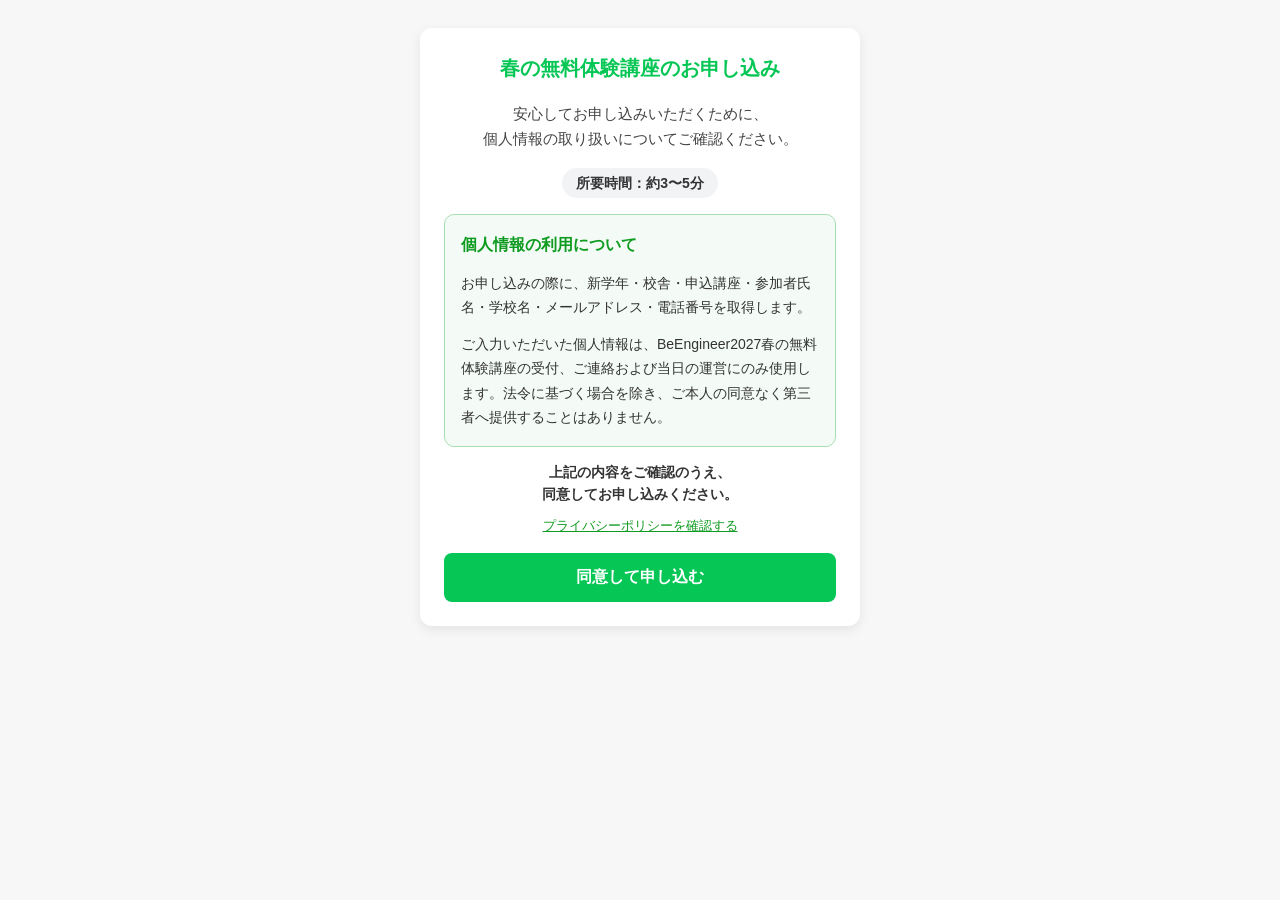
==== commit ee286463: "所要時間を追加" ====
--- a/gas_form/Index.html
+++ b/gas_form/Index.html
@@ -127,6 +127,17 @@
       text-align: center;
     }
 
+    .consent-time {
+      display: table;
+      margin: 0 auto 16px;
+      padding: 4px 14px;
+      border-radius: 999px;
+      background: #f1f3f5;
+      color: #333;
+      font-size: 14px;
+      font-weight: bold;
+    }
+
     .consent-box {
       margin-bottom: 14px;
       padding: 16px;
@@ -548,6 +559,7 @@
     <div id="consent-step">
       <h2>春の無料体験講座のお申し込み</h2>
       <p class="consent-lead">安心してお申し込みいただくために、<br>個人情報の取り扱いについてご確認ください。</p>
+      <p class="consent-time">所要時間：約3〜5分</p>
       <div class="consent-box">
         <p class="consent-title">個人情報の利用について</p>
         <p>お申し込みの際に、新学年・校舎・申込講座・参加者氏名・学校名・メールアドレス・電話番号を取得します。</p>
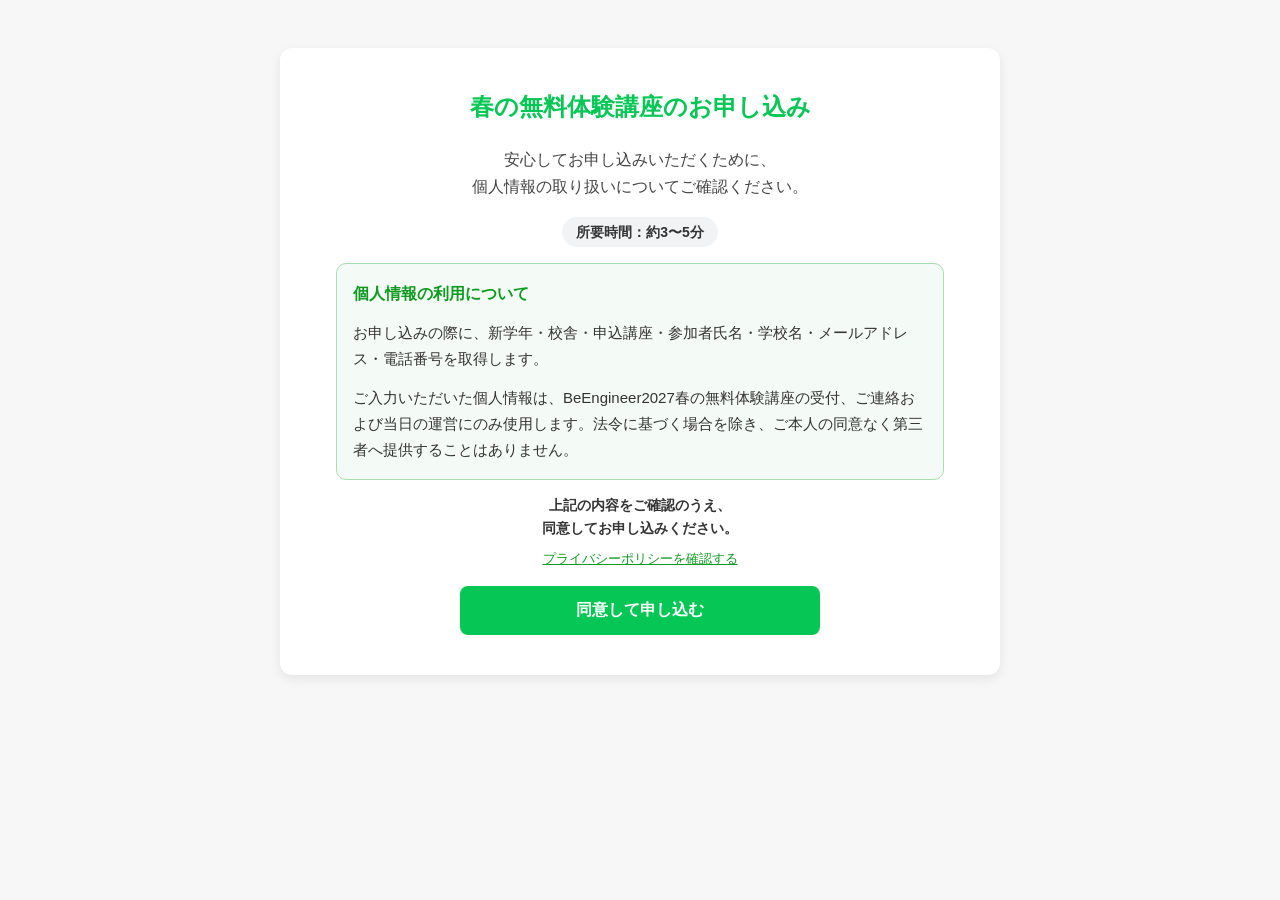
==== commit 5868ba77: "PC版用に修正（メールフォーム）" ====
--- a/gas_form/Index.html
+++ b/gas_form/Index.html
@@ -548,6 +548,103 @@
       font-weight: bold;
       text-align: center;
       padding: 15px;
+    }
+
+    .pc-only { display: none; }
+
+    @media (min-width: 768px) {
+      .sp-only { display: none; }
+      .pc-only { display: inline; }
+
+      body {
+        padding: 40px 24px;
+        font-size: 17px;
+      }
+
+      .card {
+        max-width: 720px;
+        padding: 40px 56px;
+      }
+
+      .brand-logo {
+        width: 200px;
+        margin-bottom: 20px;
+      }
+
+      h2 { font-size: 24px; }
+      .question { font-size: 20px; }
+      .consent-lead { font-size: 16px; }
+      .consent-box { font-size: 15px; }
+
+      #grade-list,
+      #campus-list,
+      .course-group-options {
+        display: grid;
+        grid-template-columns: repeat(2, minmax(0, 1fr));
+        gap: 10px;
+      }
+
+      #grade-list .choice,
+      #campus-list .choice,
+      .course-group-options .choice {
+        margin-bottom: 0;
+      }
+
+      .course-group-options { padding: 12px 0 4px; }
+      .course-group-options .hint { grid-column: 1 / -1; }
+
+      .choice { font-size: 17px; }
+      .choice:hover { border-color: #a9deb2; }
+      .choice.is-selected:hover { border-color: #06C755; }
+
+      .step input[type="text"],
+      .step input[type="tel"],
+      .step input[type="email"] {
+        font-size: 17px;
+      }
+
+      .next-btn,
+      #submit-btn,
+      #consent-btn,
+      #restart-btn,
+      #back-btn,
+      .line-link {
+        display: block;
+        width: 100%;
+        max-width: 360px;
+        margin-left: auto;
+        margin-right: auto;
+      }
+
+      .next-btn,
+      #submit-btn {
+        margin-top: 8px;
+      }
+
+      button.confirm-item {
+        display: grid;
+        grid-template-columns: 140px minmax(0, 1fr);
+        align-items: start;
+        gap: 16px;
+        margin-bottom: 0;
+        padding: 14px 16px;
+        border: 0;
+        border-bottom: 1px solid #e6e6e6;
+        border-radius: 0;
+      }
+
+      button.confirm-item:first-child { border-top: 1px solid #e6e6e6; }
+      button.confirm-item:hover { background: #f7fcf8; }
+
+      #confirm-list { margin-bottom: 24px; }
+
+      .confirm-label {
+        margin: 2px 0 0;
+        color: #666;
+        font-size: 14px;
+      }
+
+      .confirm-value { font-size: 16px; }
     }
   </style>
 </head>
@@ -641,7 +738,7 @@
 
         <section class="step" data-step="8">
           <p class="question">申込内容の確認</p>
-          <p class="edit-hint">下の項目をタップすると、<br>その内容を修正できます。</p>
+          <p class="edit-hint">下の項目を<span class="sp-only">タップ</span><span class="pc-only">クリック</span>すると、<br>その内容を修正できます。</p>
           <p class="mail-from">確認メールは <strong>keigo_fujiwara@waotech.jp</strong> から届きます。</p>
           <div id="confirm-list"></div>
           <button type="button" id="submit-btn">申込</button>
